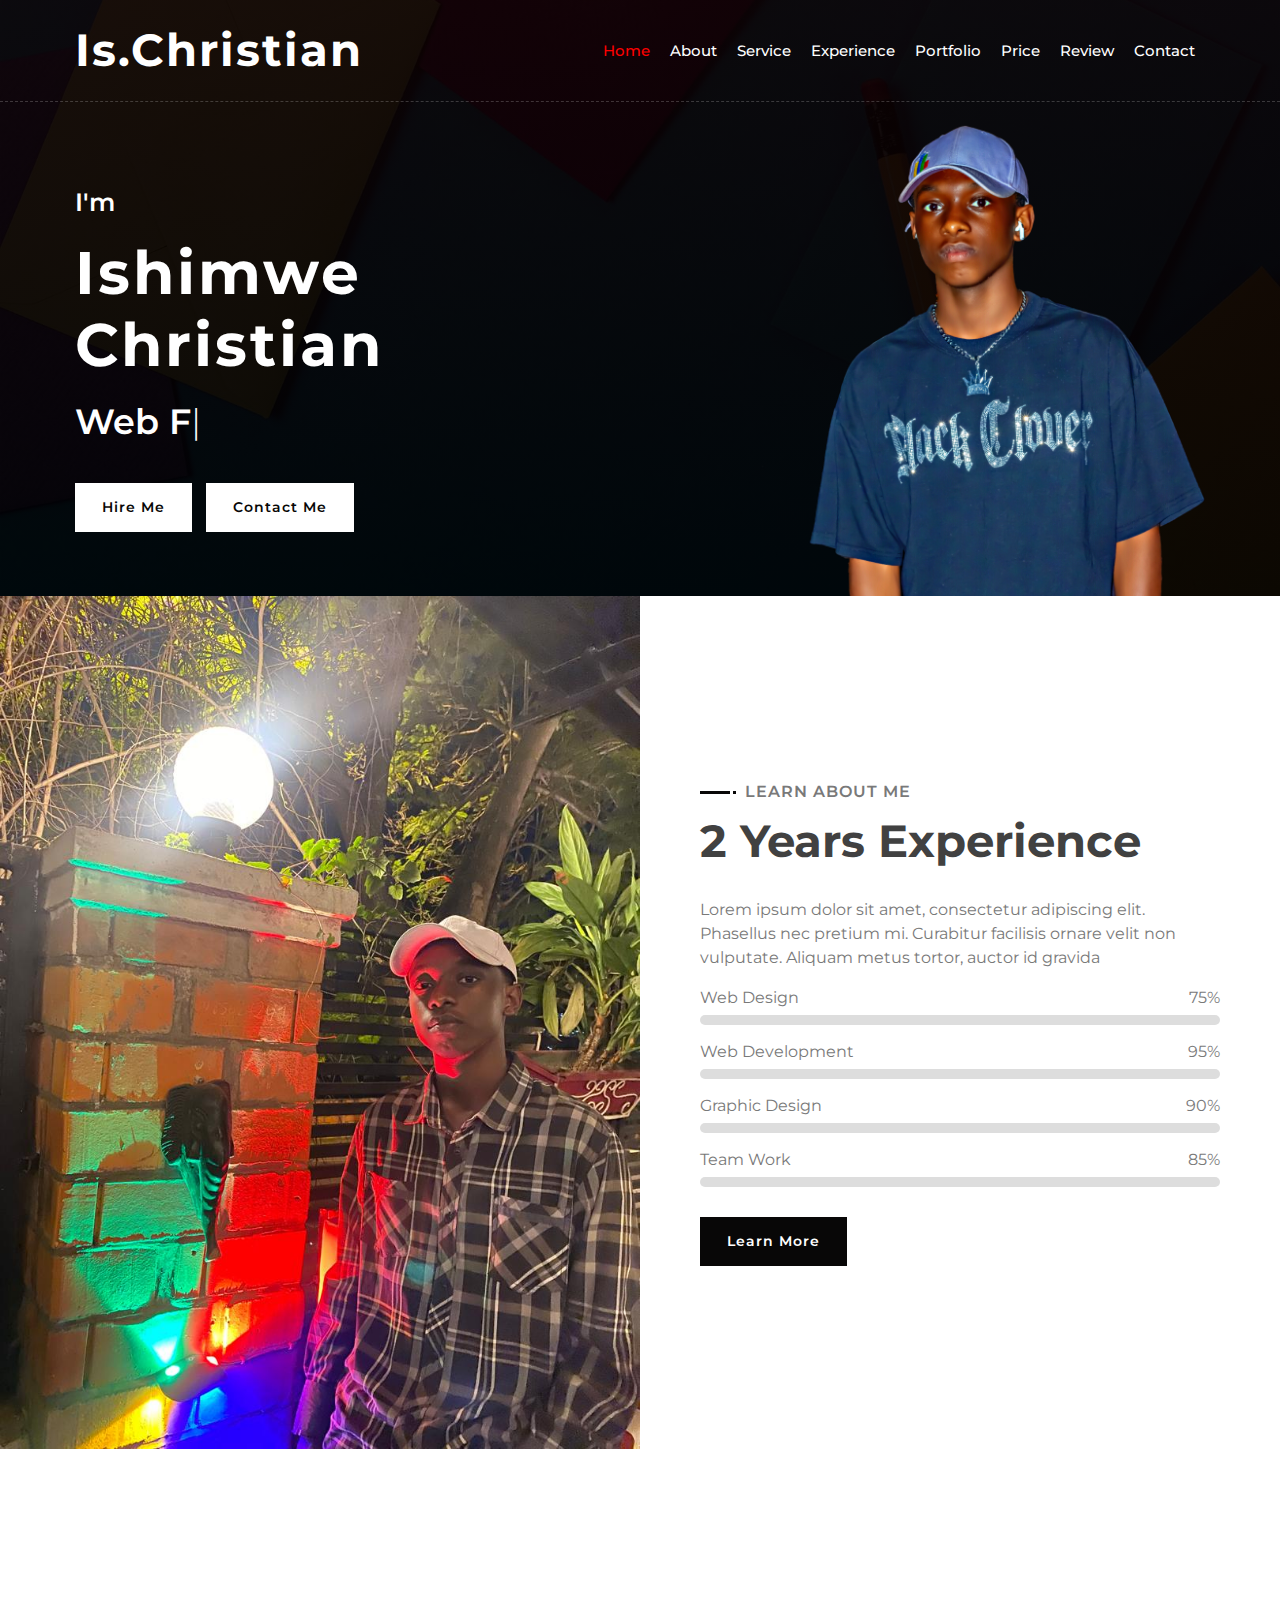
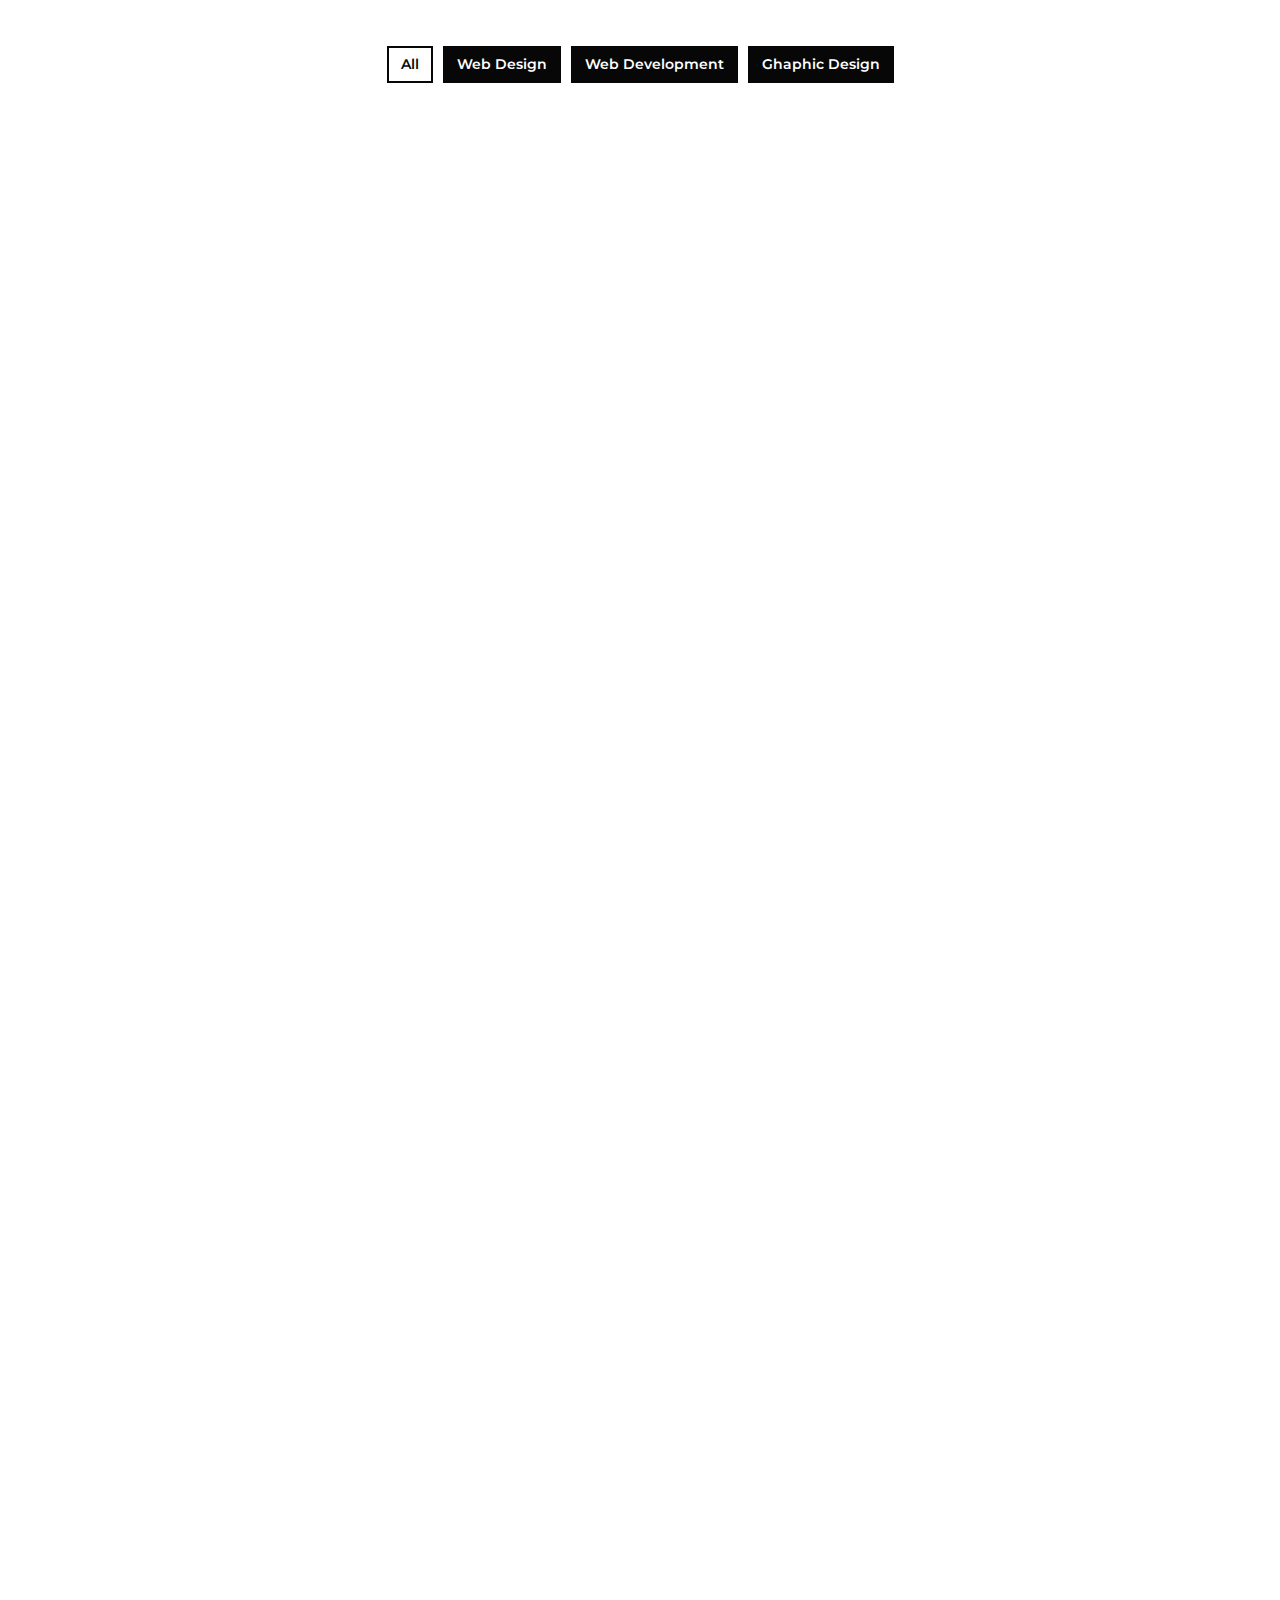
==== index.html @ 80e8091f "my commit" ====
<!DOCTYPE html>
<html lang="en">
    <head>
        <meta charset="utf-8">
        <title>DevFolio - Developer Portfolio Template</title>
        <meta content="width=device-width, initial-scale=1.0" name="viewport">
        <meta content="Free Website Template" name="keywords">
        <meta content="Free Website Template" name="description">

        <!-- Favicon -->
        <link href="img/favicon.ico" rel="icon">

        <!-- Google Font -->
        <link href="https://fonts.googleapis.com/css2?family=Montserrat:wght@300;400;500;600;700&display=swap" rel="stylesheet">

        <!-- CSS Libraries -->
        <link href="https://stackpath.bootstrapcdn.com/bootstrap/4.4.1/css/bootstrap.min.css" rel="stylesheet">
        <link href="https://cdnjs.cloudflare.com/ajax/libs/font-awesome/5.10.0/css/all.min.css" rel="stylesheet">
        <link href="lib/animate/animate.min.css" rel="stylesheet">
        <link href="lib/owlcarousel/assets/owl.carousel.min.css" rel="stylesheet">
        <link href="lib/lightbox/css/lightbox.min.css" rel="stylesheet">

        <!-- Template Stylesheet -->
        <link href="style.css" rel="stylesheet">
    </head>

    <body data-spy="scroll" data-target=".navbar" data-offset="51">
        <!-- Nav Bar Start -->
        <div class="navbar navbar-expand-lg bg-light navbar-light">
            <div class="container-fluid">
                <a href="index.html" class="navbar-brand">Is.Christian</a>
                <button type="button" class="navbar-toggler" data-toggle="collapse" data-target="#navbarCollapse">
                    <span class="navbar-toggler-icon"></span>
                </button>

                <div class="collapse navbar-collapse justify-content-between" id="navbarCollapse">
                    <div class="navbar-nav ml-auto">
                        <a href="#home" class="nav-item nav-link active">Home</a>
                        <a href="#about" class="nav-item nav-link">About</a>
                        <a href="#service" class="nav-item nav-link">Service</a>
                        <a href="#experience" class="nav-item nav-link">Experience</a>
                        <a href="#portfolio" class="nav-item nav-link">Portfolio</a>
                        <a href="#price" class="nav-item nav-link">Price</a>
                        <a href="#review" class="nav-item nav-link">Review</a>
                        <a href="#contact" class="nav-item nav-link">Contact</a>
                    </div>
                </div>
            </div>
        </div>
        <!-- Nav Bar End -->


        <!-- Hero Start -->
        <div class="hero" id="home">
            <div class="container-fluid">
                <div class="row align-items-center">
                    <div class="col-sm-12 col-md-6">
                        <div class="hero-content">
                            <div class="hero-text">
                                <p>I'm</p>
                                <h1>Ishimwe Christian</h1>
                                <h2></h2>
                                <div class="typed-text">Web Fullstack Developer, Graphic Design, Project Manager</div>
                            </div>
                            <div class="hero-btn">
                                <a class="btn" href="https://www.linkedin.com/in/ishimwe-christian-b2bb5730b">Hire Me</a>
                                <a class="btn" href="https://www.linkedin.com/in/ishimwe-christian-b2bb5730b/">Contact Me</a>
                            </div>
                        </div>
                    </div>
                    <div class="col-sm-12 col-md-6 d-none d-md-block">
                        <div class="hero-image">
                            <img src="img/me1.png" alt="Hero Image">
                        </div>
                    </div>
                </div>
            </div>
        </div>
        <!-- Hero End -->


        <!-- About Start -->
        <div class="about wow fadeInUp" data-wow-delay="0.1s" id="about">
            <div class="container-fluid">
                <div class="row align-items-center">
                    <div class="col-lg-6">
                        <div class="about-img">
                            <img src="img/IMG-20240616-WA0040.jpg" alt="Image">
                        </div>
                    </div>
                    <div class="col-lg-6">
                        <div class="about-content">
                            <div class="section-header text-left">
                                <p>Learn About Me</p>
                                <h2>2 Years Experience</h2>
                            </div>
                            <div class="about-text">
                                <p>
                                    Lorem ipsum dolor sit amet, consectetur adipiscing elit. Phasellus nec pretium mi. Curabitur facilisis ornare velit non vulputate. Aliquam metus tortor, auctor id gravida
                                </p>
                            </div>
                            <div class="skills">
                                <div class="skill-name">
                                    <p>Web Design</p><p>75%</p>
                                </div>
                                <div class="progress">
                                    <div class="progress-bar" role="progressbar" aria-valuenow="75" aria-valuemin="0" aria-valuemax="100"></div>
                                </div>
                                <div class="skill-name">
                                    <p>Web Development</p><p>95%</p>
                                </div>
                                <div class="progress">
                                    <div class="progress-bar" role="progressbar" aria-valuenow="95" aria-valuemin="0" aria-valuemax="100"></div>
                                </div>
                                <div class="skill-name">
                                    <p>Graphic Design</p><p>90%</p>
                                </div>
                                <div class="progress">
                                    <div class="progress-bar" role="progressbar" aria-valuenow="90" aria-valuemin="0" aria-valuemax="100"></div>
                                </div>
                                <div class="skill-name">
                                    <p>Team Work</p><p>85%</p>
                                </div>
                                <div class="progress">
                                    <div class="progress-bar" role="progressbar" aria-valuenow="85" aria-valuemin="0" aria-valuemax="100"></div>
                                </div>
                            </div>
                            <a class="btn" href="#">Learn More</a>
                        </div>
                    </div>
                </div>
            </div>
        </div>
        <!-- About End -->
        
        
        <!-- Service Start -->
        <div class="service" id="service">
            <div class="container">
                <div class="section-header text-center wow zoomIn" data-wow-delay="0.1s">
                    <p>What I do</p>
                    <h2>Awesome Quality Services</h2>
                </div>
                <div class="row">
                    <div class="col-lg-6 wow fadeInUp" data-wow-delay="0.0s">
                        <div class="service-item">
                            <div class="service-icon">
                                <i class="fa fa-laptop"></i>
                            </div>
                            <div class="service-text">
                                <h3>Web Design</h3>
                                <p>
                                    As a web designer, I create visually appealing, user-friendly, and responsive websites that capture the essence of your brand. My designs prioritize user experience (UX) and user interface (UI), ensuring that visitors have an intuitive and engaging experience. Whether you need a clean, modern layout or a more creative and unique design, I tailor every aspect to meet your specific goals.
                                </p>
                            </div>
                        </div>
                    </div>
                    <div class="col-lg-6 wow fadeInUp" data-wow-delay="0.2s">
                        <div class="service-item">
                            <div class="service-icon">
                                <i class="fa fa-laptop-code"></i>
                            </div>
                            <div class="service-text">
                                <h3>Web Development</h3>
                                <p>
                                    In web development, I turn designs into fully functional websites using the latest technologies and best practices. I specialize in creating robust, scalable, and secure web applications that work seamlessly across devices. From front-end development to back-end solutions, I ensure that your website is not only aesthetically pleasing but also highly performant and optimized for search engines.                                </p>
                            </div>
                        </div>
                    </div>
                    <div class="col-lg-6 wow fadeInUp" data-wow-delay="0.4s">
                        <div class="service-item">
                            <div class="service-icon">
                                <i class="fa fa-palette"></i>
                            </div>
                            <div class="service-text">
                                <h3>Graphic Design</h3>
                                <p>
                                    My graphic design services include crafting visually compelling graphics that enhance your brand identity. From logos and business cards to social media graphics and marketing materials, I deliver designs that communicate your message effectively. My focus is on creating designs that resonate with your audience and leave a lasting impression.                                </p>
                            </div>
                        </div>
                    </div>
                    <div class="col-lg-6 wow fadeInUp" data-wow-delay="0.6s">
                        <div class="service-item">
                            <div class="service-icon">
                                <i class="fa fa-users"></i>
                            </div>
                            <div class="service-text">
                                <h3>Team Work</h3>
                                <p>
                                    Collaboration is at the heart of my process. I work closely with clients, team members, and other stakeholders to ensure that every project runs smoothly and meets its objectives. My approach to teamwork involves clear communication, active listening, and a commitment to delivering results. Whether leading a project or being part of a larger team, I thrive in environments where collaboration and innovation are key.                                </p>
                            </div>
                        </div>
                    </div>
                </div>
            </div>
        </div>
        <!-- Service End -->
        
        
         <!-- Experience Start -->
        <div class="experience" id="experience">
            <div class="container">
                <header class="section-header text-center wow zoomIn" data-wow-delay="0.1s">
                    <p>My Resume</p>
                    <h2>Working Experience</h2>
                </header>
                <div class="timeline">
                    <div class="timeline-item left wow slideInLeft" data-wow-delay="0.1s">
                        <div class="timeline-text">
                            <div class="timeline-date">2022 - 2023</div>
                            <h2>Freelance Web Developer</h2>
                            <h4>None, Kigai, Muhima</h4>
                            <p>
                                As a Freelance Software Developer, I have had the opportunity to work on a variety of projects, honing my skills and expanding my expertise in both backend and frontend development. 
                            </p>
                        </div>
                    </div>
                    <div class="timeline-item right wow slideInRight" data-wow-delay="0.1s">
                        <div class="timeline-text">
                            <div class="timeline-date">2023 - 2024</div>
                            <h2>Full Stack Engineer</h2>
                            <h4>Gasabo, Kigali City, Rwanda</h4>
                            <p>
                                At Tian Group Innovation, I work as a Full Stack Developer, focusing on creating comprehensive web solutions from concept to deployment. My role encompasses both frontend and backend development, ensuring that applications are efficient, scalable, and user-friendly.
                            </p>
                        </div>
                    </div>
                </div>
            </div>
        </div>
        <!-- Job Experience End -->
        
        <!-- Portfolio Start -->
        <div class="portfolio" id="portfolio">
            <div class="container">
                <div class="section-header text-center wow zoomIn" data-wow-delay="0.1s">
                    <p>My Portfolio</p>
                    <h2>My Excellent Portfolio</h2>
                </div>
                <div class="row">
                    <div class="col-12">
                        <ul id="portfolio-filter">
                            <li data-filter="*" class="filter-active">All</li>
                            <li data-filter=".filter-1">Web Design</li>
                            <li data-filter=".filter-2">Web Development</li>
                            <li data-filter=".filter-3">Ghaphic Design</li>
                        </ul>
                    </div>
                </div>
                <div class="row portfolio-container">
                    <div class="col-lg-4 col-md-6 col-sm-12 portfolio-item filter-1 wow fadeInUp" data-wow-delay="0.0s">
                        <div class="portfolio-wrap">
                            <div class="portfolio-img">
                                <img src="img/pedicaLogo.png" alt="Image">
                            </div>
                            <div class="portfolio-text">
                                <h3>Pedica Ltd Website</h3>
                                <a class="btn" href="pedicaltd.com" data-lightbox="portfolio">+</a>
                            </div>
                        </div>
                    </div>
                    <div class="col-lg-4 col-md-6 col-sm-12 portfolio-item filter-2 wow fadeInUp" data-wow-delay="0.2s">
                        <div class="portfolio-wrap">
                            <div class="portfolio-img">
                                <img src="img/globalexpense.jpg" alt="Image">
                            </div>
                            <div class="portfolio-text">
                                <h3>Global Expense Money Tracker</h3>
                                <a class="btn" href="tiangroup.pedicaltd.com" data-lightbox="portfolio">+</a>
                            </div>
                        </div>
                        <div class="portfolio-wrap">
                            <div class="portfolio-img">
                                <img src="img/tiangroup.jpg" alt="Image">
                            </div>
                            <div class="portfolio-text">
                                <h3>Tian Group Innovation</h3>
                                <a class="btn" href="img/tiangroup.jpg" data-lightbox="portfolio">+</a>
                            </div>
                        </div>
                        <div class="portfolio-wrap">
                            <div class="portfolio-img">
                                <img src="img/widosfaith.jpg" alt="Image">
                            </div>
                            <div class="portfolio-text">
                                <h3>Widows Faith Fellowshhip Ministry</h3>
                                <a class="btn" href="widowsfaith.org" data-lightbox="portfolio">+</a>
                            </div>
                        </div>
                    </div>
                    <div class="col-lg-4 col-md-6 col-sm-12 portfolio-item filter-3 wow fadeInUp" data-wow-delay="0.4s">
                        <div class="portfolio-wrap">
                            <div class="portfolio-img">
                                <img src="img/logo 1-01-03.jpg" alt="Image">
                            </div>
                            <div class="portfolio-text">
                                <h3>ELectronic One Ltd</h3>
                                <a class="btn" href="img/logo 1-01-03.jpg" data-lightbox="portfolio">+</a>
                            </div>
                        </div>
                        <div class="portfolio-wrap">
                            <div class="portfolio-img">
                                <img src="img/logo 3.png" alt="Image">
                            </div>
                            <div class="portfolio-text">
                                <h3>Rank Virtue Trait</h3>
                                <a class="btn" href="img/logo 3.png" data-lightbox="portfolio">+</a>
                            </div>
                        </div>
                        <div class="portfolio-wrap">
                            <div class="portfolio-img">
                                <img src="img/UPS LOGO R.png" alt="Image">
                            </div>
                            <div class="portfolio-text">
                                <h3>Ubumwe Protocol & Services</h3>
                                <a class="btn" href="img/UPS LOGO R.png" data-lightbox="portfolio">+</a>
                            </div>
                        </div>
                    </div>
                </div>
            </div>
        </div>
        </div>
        <!-- Portfolio End -->
        
        <!-- Price Start -->
        <div class="price" id="price">
            <div class="container">
                <div class="section-header text-center wow zoomIn" data-wow-delay="0.1s">
                    <p>Pricing Plan</p>
                    <h2>Affordable Price</h2>
                </div>
                <div class="row">
                    <div class="col-md-4 wow fadeInUp" data-wow-delay="0.5s">
                        <div class="price-item">
                            <div class="price-header">
                                <div class="price-title">
                                    <h2>Basic</h2>
                                </div>
                                <div class="price-prices">
                                    <h2><small>$</small>95<span></span></h2>
                                </div>
                            </div>
                            <div class="price-body">
                                <div class="price-description">
                                    <ul>
                                        <li>Landing Page</li>
                                        <li>Logos</li>
                                        <li>Ads Banners</li>
                                    </ul>
                                </div>
                            </div>
                            <div class="price-footer">
                                <div class="price-action">
                                    <a class="btn" href="https://bit.ly/45Pvj5A?r=lp">Order Now</a>
                                </div>
                            </div>
                        </div>
                    </div>
                    <div class="col-md-4 wow fadeInUp" data-wow-delay="0.0s">
                        <div class="price-item featured-item">
                            <div class="price-header">
                                <div class="price-title">
                                    <h2>Standard</h2>
                                </div>
                                <div class="price-prices">
                                    <h2><small>$</small>150<span></span></h2>
                                </div>
                            </div>
                            <div class="price-body">
                                <div class="price-description">
                                    <ul>
                                        <li>Landing Page</li>
                                        <li>Content Management System</li>
                                        <li>Logo Design</li>
                                        <li>Ads Banner Design</li>
                                    </ul>
                                </div>
                            </div>
                            <div class="price-footer">
                                <div class="price-action">
                                    <a class="btn" href="https://bit.ly/45Pvj5A?r=lp">Order Now</a>
                                </div>
                            </div>
                        </div>
                    </div>
                    <div class="col-md-4 wow fadeInUp" data-wow-delay="0.5s">
                        <div class="price-item">
                            <div class="price-header">
                                <div class="price-title">
                                    <h2>Premium</h2>
                                </div>
                                <div class="price-prices">
                                    <h2><small>$</small>59<span>/ mo</span></h2>
                                </div>
                            </div>
                            <div class="price-body">
                                <div class="price-description">
                                    <ul>
                                        <li>Landing Page</li>
                                        <li>Content Management System</li>
                                        <li>Logo Design</li>
                                        <li>Ads Banner</li>
                                    </ul>
                                </div>
                            </div>
                            <div class="price-footer">
                                <div class="price-action">
                                    <a class="btn" href="https://bit.ly/45Pvj5A?r=lp">Order Now</a>
                                </div>
                            </div>
                        </div>
                    </div>
                </div>
            </div>
        </div>
        <!-- Price End -->
        
        
        <!-- Testimonial Start -->
        <div class="testimonial wow fadeInUp" data-wow-delay="0.1s" id="review">
            <div class="container">
                <div class="testimonial-icon">
                    <div class="section-header text-center wow zoomIn" data-wow-delay="0.1s">
                        <h2>Be My Next Client</h2>
                    </div>
                    <i class="fa fa-quote-left"></i>
                </div>
                <div class="owl-carousel testimonials-carousel">
                    <div class="testimonial-item">
                        <div class="testimonial-img">
                            <img src="img/pedicaLogo.png" alt="Image">
                        </div>
                        <div class="testimonial-text">
                            <h3>Pedica Ltd</h3>
                        </div>
                    </div>
                    <div class="testimonial-item">
                        <div class="testimonial-img">
                            <img src="img/widosfaith.jpg" alt="Image">
                        </div>
                        <div class="testimonial-text">
                            <h3>Widows Faith Fellowship</h3>
                        </div>
                    </div>
                    <div class="testimonial-item">
                        <div class="testimonial-img">
                            <img src="img/logo 1-01-03.jpg" alt="Image">
                        </div>
                        <div class="testimonial-text">
                            <h3>Electronic One Ltd</h3>
                        </div>
                    </div>
                    <div class="testimonial-item">
                        <div class="testimonial-img">
                            <img src="img/logo 3.png" alt="Image">
                        </div>
                        <div class="testimonial-text">
                            <h3>Rank Virtue Rank</h3>
                        </div>
                    </div>
                    <div class="testimonial-item">
                        <div class="testimonial-img">
                            <img src="img/UPS LOGO R.png" alt="Image">
                        </div>
                        <div class="testimonial-text">
                            <h3>Ubumwe Protocol</h3>
                        </div>
                    </div>
                </div>
            </div>
        </div>
        <!-- Testimonial End -->

        <!-- Footer Start -->
        <div class="footer wow fadeIn" data-wow-delay="0.3s">
            <div class="container-fluid">
                <div class="container">
                    <div class="footer-info">
                        <h2>Ishimwe Christian</h2>
                        <h3>K 1 AVE, Kigali, Muhima</h3>
                        <div class="footer-menu">
                            <p>+250 791364641</p>
                            <p>ishimwechristia94@gmail.com</p>
                        </div>
                        <div class="footer-social">
                            <a href=""><i class="fab fa-twitter"></i></a>
                            <a href=""><i class="fab fa-facebook-f"></i></a>
                            <a href=""><i class="fab fa-youtube"></i></a>
                            <a href=""><i class="fab fa-instagram"></i></a>
                            <a href=""><i class="fab fa-linkedin-in"></i></a>
                        </div>
                    </div>
                </div>
                <div class="container copyright">
                    <p>&copy; <a href="#">Is.Christian</a>, All Right Reserved | 
					
					<!--/*** This template is free as long as you keep the footer author’s credit link/attribution link/backlink. If you'd like to use the template without the footer author’s credit link/attribution link/backlink, you can purchase the Credit Removal License from "https://htmlcodex.com/credit-removal". Thank you for your support. ***/-->
                    Designed By <a href="https://bit.ly/3sabvMy?r=lp">Me</a></p>
                </div>
            </div>
        </div>
        <!-- Footer End -->
        
        
        <!-- Back to top button -->
        <a href="#" class="btn back-to-top"><i class="fa fa-chevron-up"></i></a>
        
        
        

        
        <!-- JavaScript Libraries -->
        <script src="https://code.jquery.com/jquery-3.4.1.min.js"></script>
        <script src="https://stackpath.bootstrapcdn.com/bootstrap/4.4.1/js/bootstrap.bundle.min.js"></script>
        <script src="lib/easing/easing.min.js"></script>
        <script src="lib/wow/wow.min.js"></script>
        <script src="lib/waypoints/waypoints.min.js"></script>
        <script src="lib/typed/typed.min.js"></script>
        <script src="lib/owlcarousel/owl.carousel.min.js"></script>
        <script src="lib/isotope/isotope.pkgd.min.js"></script>
        <script src="lib/lightbox/js/lightbox.min.js"></script>
        
        <!-- Contact Javascript File -->
        <script src="mail/jqBootstrapValidation.min.js"></script>
        <script src="mail/contact.js"></script>

        <!-- Template Javascript -->
        <script src="js/main.js"></script>
    </body>
</html>
---- style.css ----
/*******************************/
/********* General CSS *********/
/*******************************/
body {
    color: #797979;
    background: #ffffff;
    font-family: 'Montserrat', sans-serif;
}

h1,
h2, 
h3, 
h4,
h5, 
h6 {
    color: #414141;
}

a {
    color: #313131;
    transition: .3s;
}

a:hover,
a:active,
a:focus {
    color: #080707;
    outline: none;
    text-decoration: none;
}

.btn:focus,
.form-control:focus {
    box-shadow: none;
}

.container-fluid {
    max-width: 1366px;
}

.btn {
    padding: 12px 25px;
    font-size: 14px;
    font-weight: 600;
    letter-spacing: 1px;
    color: #ffffff;
    background: #080707;
    border: 2px solid transparent;
    border-radius: 0;
    box-shadow: inset 0 0 0 50px #080707;
    transition: ease-out 0.3s;
    -webkit-transition: ease-out 0.3s;
    -moz-transition: ease-out 0.3s;
}

.btn:hover {
    color: #080707;
    background: transparent;
    box-shadow: inset 0 0 0 0 #080707;
    border-color: #080707;
}

#loader {
    position: fixed;
    top: 0;
    right: 0;
    bottom: 0;
    left: 0;
    display: flex;
    align-items: center;
    justify-content: center;
    background: #ffffff;
    opacity: 0;
    visibility: hidden;
    -webkit-transition: opacity .3s ease-out, visibility 0s linear .3s;
    -o-transition: opacity .3s ease-out, visibility 0s linear .3s;
    transition: opacity .3s ease-out, visibility 0s linear .3s;
    z-index: 999;
}

#loader.show {
    -webkit-transition: opacity .6s ease-out, visibility 0s linear 0s;
    -o-transition: opacity .6s ease-out, visibility 0s linear 0s;
    transition: opacity .6s ease-out, visibility 0s linear 0s;
    visibility: visible;
    opacity: 1;
}

#loader .loader {
    position: relative;
    width: 45px;
    height: 45px;
    border: 5px solid #dddddd;
    border-top: 5px solid #080707;
    border-radius: 50%;
    -webkit-animation: spin 2s linear infinite;
    animation: spin 2s linear infinite;
}

@-webkit-keyframes spin {
    0% { -webkit-transform: rotate(0deg); }
    100% { -webkit-transform: rotate(360deg); }
}

@keyframes spin {
    0% { transform: rotate(0deg); }
    100% { transform: rotate(360deg); }
}

.back-to-top {
    position: fixed;
    display: none;
    width: 44px;
    height: 44px;
    padding: 8px 0;
    text-align: center;
    line-height: 1;
    font-size: 22px;
    right: 15px;
    bottom: 15px;
    z-index: 9;
}

.back-to-top i {
    color: #ffffff;
}

.back-to-top:hover i {
    color: #414141;
}


/**********************************/
/*********** Nav Bar CSS **********/
/**********************************/
.navbar {
    position: relative;
    transition: .5s;
    z-index: 999;
}

.navbar.nav-sticky {
    position: fixed;
    top: 0;
    width: 100%;
    box-shadow: 0 2px 5px rgba(0, 0, 0, .3);
}

.navbar .navbar-brand {
    margin: 0;
    font-size: 45px;
    line-height: 0px;
    font-weight: 700;
    letter-spacing: 2px;
    transition: .5s;
    
}

.navbar .navbar-brand img {
    max-width: 100%;
    max-height: 40px;
}

.navbar .dropdown-menu {
    margin-top: 0;
    border: 0;
    border-radius: 0;
    background: #f8f9fa;
}

@media (min-width: 992px) {
    .navbar {
        position: absolute;
        width: 100%;
        padding: 30px 60px;
        background: transparent !important;
        border-bottom: 1px dashed rgba(256, 256, 256, .2);
        z-index: 9;
    }
    
    .navbar.nav-sticky {
        padding: 10px 60px;
        background: #ffffff !important;
    }
    
    .navbar .navbar-brand {
        color: #ffffff;
    }
    
    .navbar.nav-sticky .navbar-brand {
        color: #000000;
    }

    .navbar-light .navbar-nav .nav-link,
    .navbar-light .navbar-nav .nav-link:focus {
        padding: 10px 10px 8px 10px;
        color: #ffffff;
        font-size: 15px;
        font-weight: 500;
    }
    
    .navbar-light.nav-sticky .navbar-nav .nav-link,
    .navbar-light.nav-sticky .navbar-nav .nav-link:focus {
        color: #000000;
    }

    .navbar-light .navbar-nav .nav-link:hover,
    .navbar-light .navbar-nav .nav-link.active {
        color: red;
    }
    
    .navbar-light.nav-sticky .navbar-nav .nav-link:hover,
    .navbar-light.nav-sticky .navbar-nav .nav-link.active {
        color: #f80505;
    }
}

@media (max-width: 991.98px) {   
    .navbar {
        padding: 15px;
        background: #000000 !important;
    }
    
    .navbar.nav-sticky {
        padding: 10px 60px;
        background: #ffffff !important;
    }
    
    .navbar .navbar-brand {
        color: #ffffff;
    }
    
    .navbar.nav-sticky .navbar-brand {
        color: #000000;
    }

    .navbar-light .navbar-nav .nav-link,
    .navbar-light .navbar-nav .nav-link:focus {
        padding: 10px 10px 8px 10px;
        color: #ffffff;
        font-size: 15px;
        font-weight: 500;
    }
    
    .navbar-light.nav-sticky .navbar-nav .nav-link,
    .navbar-light.nav-sticky .navbar-nav .nav-link:focus {
        color: #000000;
    }

    .navbar-light .navbar-nav .nav-link:hover,
    .navbar-light .navbar-nav .nav-link.active {
        color: red;
    }
    
    .navbar-light.nav-sticky .navbar-nav .nav-link:hover,
    .navbar-light.nav-sticky .navbar-nav .nav-link.active {
        color: #f80505;
    }
    
    .navbar .dropdown-menu {
        box-shadow: none;
    }
}


/*******************************/
/********** Hero CSS ***********/
/*******************************/
.hero {
    position: relative;
    width: 100%;
    margin-bottom: 45px;
    padding: 120px 0 0 0;
    overflow: hidden;
    background: linear-gradient(rgba(12, 2, 2, 0.95), rgba(0, 0, 0, 0.95)), url(../img/hero-bg.jpg);
    background-position: center;
    background-repeat: no-repeat;
    background-size: cover;
}

.hero .container-fluid {
    padding: 0;
}

.hero .hero-image {
    position: relative;
    text-align: right;
    padding-right: 75px;
}

.hero .hero-image img {
    max-width: 80%;
    max-height: 80%;
}

.hero .hero-content {
    position: relative;
    padding-left: 75px;
    display: flex;
    align-items: flex-start;
    justify-content: center;
    flex-direction: column;
}

.hero .hero-text p {
    color: #ffffff;
    font-size: 25px;
    font-weight: 600;
    margin-bottom: 15px;
}

.hero .hero-text h1 {
    color: #ffffff;
    font-size: 60px;
    font-weight: 700;
    letter-spacing: 3px;
    margin-bottom: 15px;
}

.hero .hero-text h2 {
    display: inline-block;
    margin: 0;
    height: 35px;
    color: #ffffff;
    font-size: 35px;
    font-weight: 600;
}

.hero .hero-text .typed-text {
    display: none;
}

.hero .hero-text .typed-cursor {
    font-size: 35px;
    font-weight: 300;
    color: #ffffff;
}

.hero .hero-btn .btn {
    margin-top: 35px;
    color: #080707;
    background: #ffffff;
    box-shadow: inset 0 0 0 50px #ffffff;
}

.hero .hero-btn .btn:hover {
    color: #ffffff;
    background: transparent;
    box-shadow: inset 0 0 0 0 #ffffff;
    border-color: #ffffff;
}

.hero .hero-btn .btn:first-child {
    margin-right: 10px;
}

@media (max-width: 991.98px) {
    .hero {
        padding-top: 60px;
    }
    
    .hero .hero-content {
        padding: 0 15px;
    }
    
    .hero .hero-text p {
        font-size: 20px;
    }
    
    .hero .hero-text h1 {
        font-size: 45px;
    }
    
    .hero .hero-text h2 {
        font-size: 25px;
        height: 25px;
    }
    
    .hero .hero-btn .btn {
        padding: 12px 30px;
        letter-spacing: 1px;
    }
}

@media (max-width: 767.98px) {
    .hero {
        padding-top: 60px;
        padding-bottom: 60px;
    }
    
    .hero,
    .hero .hero-text,
    .hero .hero-btn {
        width: 100%;
        text-align: center;
    }
    
    .hero .hero-text p {
        font-size: 18px;
    }
    
    .hero .hero-text h1 {
        font-size: 35px;
    }
    
    .hero .hero-text h2 {
        font-size: 22px;
        height: 22px;
    }
    
    .hero .hero-btn .btn {
        padding: 10px 15px;
        letter-spacing: 1px;
    }
}

@media (max-width: 575.98px) {
    .hero .hero-text p {
        font-size: 16px;
    }
    
    .hero .hero-text h1 {
        font-size: 30px;
    }
    
    .hero .hero-text h2 {
        font-size: 18px;
        height: 18px;
    }
    
    .hero .hero-btn .btn {
        padding: 8px 10px;
        letter-spacing: 0;
    }
}


/*******************************/
/******* Section Header ********/
/*******************************/
.section-header {
    position: relative;
    margin-bottom: 45px;
}

.section-header p {
    display: inline-block;
    margin: 0 30px;
    margin-bottom: 10px;
    padding-left: 15px;
    position: relative;
    font-size: 16px;
    font-weight: 600;
    letter-spacing: 1px;
    text-transform: uppercase;
    background: #ffffff;
}

.section-header p::before {
    position: absolute;
    content: "";
    height: 3px;
    top: 11px;
    right: 0;
    left: -30px;
    background: #080707;
    z-index: -1;
}

.section-header p::after {
    position: absolute;
    content: "";
    width: 3px;
    height: 3px;
    top: 11px;
    left: 3px;
    background: #080707;
    z-index: 1;
}

.section-header h2 {
    margin: 0;
    position: relative;
    font-size: 45px;
    font-weight: 700;
}

@media (max-width: 767.98px) {
    .section-header h2 {
        font-size: 30px;
    }
}


/*******************************/
/********** About CSS **********/
/*******************************/
.about {
    position: relative;
    width: 100%;
    margin: -45px 0 45px 0;
}

.about .col-lg-6 {
    padding: 0;
}

.about .section-header {
    margin-bottom: 30px;
}

.about .about-img {
    position: relative;
    height: 100%;
}

.about .about-img img {
    position: relative;
    width: 100%;
    height: 100%;
    object-fit: cover;
}

.about .about-content {
    padding: 0 60px;
}

.about .about-text p {
    font-size: 16px;
}

.about .skills {
    margin-bottom: 30px;
}

.about .skill-name {
    margin-top: 15px;
}

.about .skill-name p {
    display: inline-block;
    margin-bottom: 5px;
    font-size: 16px;
    font-weight: 400;
}

.about .skill-name p:last-child {
    float: right;
}

.about .progress {
    height: 10px;
    border-radius: 10px;
    background: #dddddd;
}

.about .progress .progress-bar {
    width: 0px;
    background: #020101;
    border-radius: 10px;
    transition: 2s;
}

.about .about-text a.btn {
    margin-top: 15px;
}

@media (max-width: 991.98px) {
    .about .about-content {
        padding: 45px 15px 0 15px;
    }
}


/*******************************/
/******* Experience CSS ********/
/*******************************/
.experience {
    position: relative;
    padding: 45px 0 15px 0;
}

.experience .timeline {
    position: relative;
    width: 100%;
}

.experience .timeline::after {
    content: '';
    position: absolute;
    width: 2px;
    background: #080707;
    top: 0;
    bottom: 0;
    left: 50%;
    margin-left: -1px;
}

.experience .timeline .timeline-item {
    position: relative;
    background: inherit;
    width: 50%;
    margin-bottom: 30px;
}

.experience .timeline .timeline-item.left {
    left: 0;
    padding-right: 30px;
}

.experience .timeline .timeline-item.right {
    left: 50%;
    padding-left: 30px;
}

.experience .timeline .timeline-item::after {
    content: '';
    position: absolute;
    width: 16px;
    height: 16px;
    top: 48px;
    right: -8px;
    background: #ffffff;
    border: 2px solid #080707;
    border-radius: 16px;
    z-index: 1;
}

.experience .timeline .timeline-item.right::after {
    left: -8px;
}

.experience .timeline .timeline-item::before {
  content: '';
  position: absolute;
  width: 0;
  height: 0;
  top: 46px;
  right: 10px;
  z-index: 1;
  border: 10px solid;
  border-color: transparent transparent transparent #dddddd;
}

.experience .timeline .timeline-item.right::before {
  left: 10px;
  border-color: transparent #dddddd transparent transparent;
}

.experience .timeline .timeline-date {
    position: absolute;
    width: 100%;
    top: 44px;
    font-size: 16px;
    font-weight: 600;
    color: #080707;
    text-transform: uppercase;
    letter-spacing: 1px;
    z-index: 1;
}

.experience .timeline .timeline-item.left .timeline-date {
    text-align: left;
    left: calc(100% + 55px);
}

.experience .timeline .timeline-item.right .timeline-date {
    text-align: right;
    right: calc(100% + 55px);
}

.experience .timeline .timeline-text {
    padding: 30px;
    background: #ffffff;
    position: relative;
    border-right: 5px solid #dddddd;
    box-shadow: 0 0 60px rgba(0, 0, 0, .08);
}

.experience .timeline .timeline-item.right .timeline-text {
    border-right: none;
    border-left: 5px solid #dddddd;
}

.experience .timeline .timeline-text h2 {
    margin: 0 0 5px 0;
    font-size: 22px;
    font-weight: 600;
}

.experience .timeline .timeline-text h4 {
    margin: 0 0 10px 0;
    font-size: 16px;
    font-style: italic;
    font-weight: 400;
}

.experience .timeline .timeline-text p {
    margin: 0;
    font-size: 16px;
}

@media (max-width: 767.98px) {
    .experience .timeline::after {
        left: 8px;
    }

    .experience .timeline .timeline-item {
        width: 100%;
        padding-left: 38px;
    }
    
    .experience .timeline .timeline-item.left {
        padding-right: 0;
    }
    
    .experience .timeline .timeline-item.right {
        left: 0%;
        padding-left: 38px;
    }

    .experience .timeline .timeline-item.left::after, 
    .experience .timeline .timeline-item.right::after {
        left: 0;
    }
    
    .experience .timeline .timeline-item.left::before,
    .experience .timeline .timeline-item.right::before {
        left: 18px;
        border-color: transparent #dddddd transparent transparent;
    }
    
    .experience .timeline .timeline-item.left .timeline-date,
    .experience .timeline .timeline-item.right .timeline-date {
        position: relative;
        top: 0;
        right: auto;
        left: 0;
        text-align: left;
        margin-bottom: 10px;
    }
    
    .experience .timeline .timeline-item.left .timeline-text,
    .experience .timeline .timeline-item.right .timeline-text {
        border-right: none;
        border-left: 5px solid #dddddd;
    }
}


/*******************************/
/********* Service CSS *********/
/*******************************/
.service {
    position: relative;
    width: 100%;
    padding: 45px 0 15px 0;
}

.service .service-item {
    position: relative;
    margin-bottom: 30px;
    display: flex;
    align-items: center;
    box-shadow: inset 0 0 0 0 transparent;
    transition: ease-out 0.5s;
}

.service .service-item:hover {
    box-shadow: inset 800px 0 0 0 #080707;
}

.service .service-icon {
    position: relative;
    width: 150px;
    min-height: 150px;
    display: flex;
    align-items: center;
    justify-content: center;
    border: 1px solid #080707;
    background: #ffffff;
}

.service .service-icon i {
    position: relative;
    font-size: 60px;
    color: #080707;
    transition: .3s;
}

.service .service-item:hover i {
    font-size: 75px;
}

.service .service-text {
    position: relative;
    width: calc(100% - 120px);
    padding: 0 30px;
}

.service .service-text h3 {
    margin-bottom: 10px;
    font-size: 20px;
    font-weight: 600;
    transition: 1s;
}

.service .service-text p {
    margin: 0;
    font-size: 16px;
    transition: 1s;
}

.service .service-item:hover .service-text h3,
.service .service-item:hover .service-text p {
    color: #ffffff;
}

@media (max-width: 575.98px) {
    .service .service-text h3 {
        font-size: 16px;
        margin-bottom: 5px;
    }
    
    .service .service-text p {
        font-size: 14px;
    }
}


/*******************************/
/******** Portfolio CSS ********/
/*******************************/
.portfolio {
    position: relative;
    padding: 45px 0 15px 0;
}

.portfolio #portfolio-filter {
    padding: 0;
    margin: -15px 0 25px 0;
    list-style: none;
    font-size: 0;
    text-align: center;
}

.portfolio #portfolio-filter li {
    cursor: pointer;
    display: inline-block;
    margin: 5px;
    padding: 6px 12px;
    font-size: 14px;
    font-weight: 600;
    color: #ffffff;
    background: #080707;
    border: 2px solid transparent;
    border-radius: 0;
    box-shadow: inset 0 0 0 50px #080707;
    transition: ease-out 0.3s;
    -webkit-transition: ease-out 0.3s;
    -moz-transition: ease-out 0.3s;
}

.portfolio #portfolio-filter li:hover,
.portfolio #portfolio-filter li.filter-active {
    color: #080707;
    background: transparent;
    box-shadow: inset 0 0 0 0 #080707;
    border-color: #080707;
}

.portfolio .portfolio-item {
    position: relative;
}

.portfolio .portfolio-wrap {
    position: relative;
    width: 100%;
}

.portfolio .portfolio-img {
    position: relative;
    overflow: hidden;
}

.portfolio .portfolio-img img {
    position: relative;
    width: 100%; 
    height: 100%; 
    object-fit: cover;
    transform: scale(1.1);
    transition: .5s;
}

.portfolio .portfolio-item:hover img {
    margin-left: 15px;
}

.portfolio .portfolio-text {
    position: relative;
    height: 60px;
    width: calc(100% - 30px);
    margin: -30px 15px 30px 15px;
    display: flex;
    align-items: center;
    background: #ffffff;
    box-shadow: 0 0 15px rgba(0, 0, 0, .12);
}

.portfolio .portfolio-text h3 {
    width: calc(100% - 70px);
    font-size: 18px;
    font-weight: 600;
    margin: 0 0 0 15px;
    white-space: nowrap;
    overflow: hidden;
}

.portfolio .portfolio-text a.btn {
    width: 50px;
    height: 50px;
    padding: 0 0 2px 1px;
    display: flex;
    align-items: center;
    justify-content: center;
    font-size: 45px;
    font-weight: 100;
}

.portfolio .portfolio-item:hover a.btn {
    color: #080707;
    background: transparent;
    box-shadow: inset 0 0 0 0 #080707;
    border-color: #080707;
}


/*******************************/
/********* Banner CSS **********/
/*******************************/
.banner {
    position: relative;
    width: 100%;
    margin: 45px 0;
    padding: 90px 0;
    background: #080707;
}

.banner .container {
    max-width: 750px;
    text-align: center;
}

.banner .section-header {
    margin-bottom: 20px;
}

.banner .section-header p {
    color: #414141;
    background: transparent;
}

.banner .section-header p::after {
    display: none;
}

.banner .section-header h2 {
    color: #ffffff;
}

.banner .section-header h2 span {
    color: #414141;
    font-size: 50px;
}

.banner .banner-text p {
    font-size: 18px;
    color: #ffffff;
}

.banner .banner-text .btn {
    margin-top: 15px;
    color: #080707;
    background: #ffffff;
    box-shadow: inset 0 0 0 50px #ffffff;
}

.banner .banner-text .btn:hover {
    color: #ffffff;
    background: transparent;
    box-shadow: inset 0 0 0 0 #ffffff;
    border-color: #ffffff;
}


/*******************************/
/********* Pricing CSS *********/
/*******************************/
.price {
    position: relative;
    width: 100%;
    padding: 45px 0 15px 0;
}

.price .row {
    padding: 0 15px;
}

.price .col-md-4 {
    padding: 0;
}

.price .price-item {
    position: relative;
    margin-bottom: 30px;
    background: #ffffff;
}

.price .featured-item {
    box-shadow: 0 0 30px rgba(0, 0, 0, .2);
    z-index: 1;
}

.price .price-header,
.price .price-body,
.price .price-footer {
    position: relative;
    text-align: center;
}

.price .price-header {
    padding: 45px 0 30px 0;
    color: #414141;
}

.price .price-item.featured-item .price-header {
    color: #080707;
}

.price .price-title h2 {
    font-size: 25px;
    font-weight: 400;
    text-transform: uppercase;
}

.price .price-prices h2 {
    font-size: 45px;
    font-weight: 700;
    margin-left: 10px;
}

.price .price-prices h2 small {
    position: absolute;
    font-size: 18px;
    font-weight: 400;
    margin-top: 9px;
    margin-left: -12px;
}

.price .price-prices h2 span {
    margin-left: 1px;
    font-size: 18px;
    font-weight: 400;
}

.price .price-item.featured-item h2 {
    color: #080707;
}

.price .price-body {
    padding: 0 0 20px 0;
}

.price .price-description ul {
    margin: 0;
    padding: 0;
    list-style: none;
}

.price .price-description ul li {
    padding: 0 0 20px 0;
}

.price .price-item .price-action {
    padding-bottom: 45px;
}

.price .price-item .price-action .btn {
    color: #ffffff;
    background: #414141;
    box-shadow: inset 0 0 0 50px #414141;
}

.price .price-item .price-action .btn:hover {
    color: #414141;
    background: transparent;
    box-shadow: inset 0 0 0 0 #414141;
    border-color: #414141;
}

.price .price-item.featured-item .price-action .btn {
    color: #ffffff;
    background: #080707;
    box-shadow: inset 0 0 0 50px #080707;
}

.price .price-item.featured-item .price-action .btn:hover {
    color: #080707;
    background: transparent;
    box-shadow: inset 0 0 0 0 #080707;
    border-color: #080707;
}


/*******************************/
/*********** Team CSS **********/
/*******************************/
.team {
    position: relative;
    width: 100%;
    padding: 45px 0 15px 0;
}

.team .team-item {
    position: relative;
    background: #ffffff;
    margin-bottom: 30px;
    display: flex;
    align-items: center;
    justify-content: flex-start;
    box-shadow: inset 0 0 0 0 transparent;
    transition: ease-out 0.5s;
}

.team .team-img {
    position: relative;
    width: 50%;
    overflow: hidden;
}

.team .team-img img {
    position: relative;
    width: 100%;
    transition: .5s;
}

.team .team-text {
    position: relative;
    width: 50%;
    padding: 0 30px;
}

.team .team-text h2 {
    color: #080707;
    font-size: 18px;
    font-weight: 600;
    margin-bottom: 5px;
    transition: 1s;
}

.team .team-text h4 {
    font-size: 14px;
    font-weight: 600;
    margin-bottom: 15px;
    transition: 1s;
}

.team .team-text p {
    margin-bottom: 20px;
    transition: 1s;
}

.team .team-social {
    position: relative;
    display: flex;
    align-items: center;
    justify-content: flex-start;
}

.team .team-social a.btn {
    width: 35px;
    height: 35px;
    padding: 0;
    display: flex;
    align-items: center;
    justify-content: center;
    font-size: 14px;
    font-weight: normal;
    margin-right: 5px;
}

.team .team-item:hover {
    box-shadow: inset 800px 0 0 0 #080707;
}

.team .team-item:hover .team-img img {
    transform: scale(1.2);
}

.team .team-item:hover .team-text h2,
.team .team-item:hover .team-text h4,
.team .team-item:hover .team-text p {
    color: #ffffff;
}

.team .team-item:hover .team-social a.btn {
    background: #ffffff;
}

.team .team-item:hover .team-social a.btn:hover {
    border-color: #ffffff;
}

@media(max-width: 575.98px) {
    .team .team-text {
        padding: 0 15px;
    }
    
    .team .team-text h2 {
        font-size: 16px;
        margin-bottom: 0;
    }

    .team .team-text h4 {
        margin-bottom: 5px;
    }

    .team .team-text p {
        font-size: 14px;
        line-height: 18px;
        margin-bottom: 10px;
    }
}


/*******************************/
/******* Testimonial CSS *******/
/*******************************/
.testimonial {
    position: relative;
    margin: 45px 0;
    padding: 90px 0;
    background: #080707;
}

.testimonial .container {
    max-width: 900px;
}

.testimonial .testimonial-icon {
    margin-bottom: 45px;
    text-align: center;
}

.testimonial .testimonial-icon i {
    font-size: 60px;
    color: rgba(256, 256, 256, .5);
}

.testimonial .testimonial-item {
    position: relative;
    margin: 0 15px;
    text-align: center;
}

.testimonial .testimonial-img {
    position: relative;
    margin-bottom: 15px;
    z-index: 1;
}

.testimonial .testimonial-item img {
    margin: 0 auto;
    width: 120px;
    padding: 10px;
    border: 5px dotted #ffffff;
    border-radius: 100px;
}

.testimonial .testimonial-text {
    position: relative;
    margin-top: -70px;
    padding: 65px 35px 30px 35px;
    text-align: center;
    background: #ffffff;
    border-radius: 500px;
}

.testimonial .testimonial-item p {
    font-size: 18px;
    font-style: italic;
}

.testimonial .testimonial-text h3 {
    color: #080707;
    font-size: 18px;
    font-weight: 600;
    margin-bottom: 10px;
}

.testimonial .testimonial-text h4 {
    color: #666666;
    font-size: 14px;
    margin-bottom: 0;
}

.testimonial .owl-dots {
    margin-top: 15px;
    text-align: center;
}

.testimonial .owl-dot {
    display: inline-block;
    margin: 0 5px;
    width: 12px;
    height: 12px;
    border-radius: 50%;
    background: rgba(256, 256, 256, .5);
}

.testimonial .owl-dot.active {
    background: #ffffff;
}


/*******************************/
/********* Contact CSS *********/
/*******************************/
.contact {
    position: relative;
    width: 100%;
    margin: 45px 0;
    background: #080707;
}

.contact .container-fluid {
    background: url(../img/contact.jpg) left center no-repeat;
    background-size: contain;
}

.contact .contact-form {
    position: relative;
    padding: 90px 0 90px 45px;
    background: #080707;
}

.contact .contact-form input {
    color: #ffffff;
    padding: 15px 0;
    background: none;
    border-radius: 0;
    border: none;
    border-bottom: 1px solid rgba(256, 256, 256, .5);
}

.contact .contact-form textarea {
    color: #ffffff;
    height: 90px;
    padding: 15px 0;
    background: none;
    border-radius: 0;
    border: none;
    border-bottom: 1px solid rgba(256, 256, 256, .5);
}

.contact .contact-form .form-control::placeholder {
    color: #ffffff;
    opacity: 1;
}

.contact .contact-form .form-control:-ms-input-placeholder,
.contact .contact-form .form-control::-ms-input-placeholder {
    color: #ffffff;
}

.contact .contact-form .btn {
    margin-top: 35px;
    color: #080707;
    background: #ffffff;
    box-shadow: inset 0 0 0 50px #ffffff;
}

.contact .contact-form .btn:hover {
    color: #ffffff;
    background: transparent;
    box-shadow: inset 0 0 0 0 #ffffff;
    border-color: #ffffff;
}

.contact .help-block ul {
    margin: 0;
    padding: 0;
    list-style-type: none;
    font-size: 14px;
    font-style: italic;
    color: #ffffff;
}

@media (max-width: 767.98px) {
    .contact .container-fluid {
        background: none;
    }
    
    .contact .contact-form {
        padding: 90px 0;
    }
}


/*******************************/
/*********** Blog CSS **********/
/*******************************/
.blog {
    position: relative;
    width: 100%;
    padding: 45px 0 15px 0;
}

.blog .blog-item {
    position: relative;
    margin-bottom: 30px;
}

.blog .blog-img {
    position: relative;
    width: 100%;
    overflow: hidden;
}

.blog .blog-img img {
    width: 100%;
    transition: .5s;
}

.blog .blog-item:hover img {
    transform: scale(1.1);
}

.blog .blog-text {
    position: relative;
    padding: 30px;
    border-right: 1px solid rgba(0, 0, 0, .07);
    border-bottom: 1px solid rgba(0, 0, 0, .07);
    border-left: 1px solid rgba(0, 0, 0, .07);
}

.blog .blog-text h2 {
    font-size: 25px;
    font-weight: 600;
}

.blog .blog-text p {
    margin-bottom: 10px;
}

.blog .blog-item a.btn {
    margin-top: 10px;
    padding: 8px 15px;
}

.blog .blog-item a.btn i {
    margin-left: 5px;
}

.blog .blog-meta {
    position: relative;
    display: flex;
    margin-bottom: 15px;
}

.blog .blog-meta p {
    margin: 0 10px 0 0;
    font-size: 13px;
}

.blog .blog-meta i {
    color: #414141;
    margin-right: 5px;
}

.blog .blog-meta p:last-child {
    margin: 0;
}


/*******************************/
/********* Footer CSS **********/
/*******************************/
.footer {
    position: relative;
    margin-top: 45px;
    background: #080707;
}

.footer .container-fluid {
    padding: 60px 0 0 0;
}

.footer .footer-info {
    position: relative;
    width: 100%;
    text-align: center;
}

.footer .footer-info h2 {
    margin-bottom: 20px;
    font-size: 30px;
    font-weight: 700;
    color: #ffffff;
}

.footer .footer-info h3 {
    margin-bottom: 25px;
    font-size: 22px;
    font-weight: 600;
    color: #ffffff;
}

.footer .footer-menu {
    width: 100%;
    display: flex;
    justify-content: center;
}

.footer .footer-menu p {
    color: #ffffff;
    font-size: 22px;
    font-weight: 600;
    line-height: 20px;
    padding: 0 15px;
    border-right: 1px solid #ffffff;
}

.footer .footer-menu p:last-child {
    border: none;
}

.footer .footer-social {
    position: relative;
    margin-top: 15px;
}

.footer .footer-social a {
    display: inline-block;
}

.footer .footer-social a i {
    margin-right: 15px;
    font-size: 20px;
    color: #ffffff;
    transition: .3s;
}

.footer .footer-social a:last-child i {
    margin: 0;
}

.footer .footer-social a:hover i {
    color: #414141;
}

.footer .copyright {
    position: relative;
    text-align: center;
    margin-top: 30px;
    padding-top: 25px;
    padding-bottom: 25px;
}

.footer .copyright::before {
    position: absolute;
    content: "";
    width: 50%;
    height: 1px;
    top: 0;
    left: 25%;
    background: rgba(256, 256, 256, .2);
}

.footer .copyright p {
    margin: 0;
    color: #ffffff;
}

.footer .copyright .col-md-6:last-child p {
    text-align: right;
}

.footer .copyright p a {
    color: #ffffff;
    font-weight: 600;
}

.footer .copyright p a:hover {
    color: #414141;
}

@media (max-width: 575.98px) {
    .footer .footer-info h2 {
        margin-bottom: 20px;
        font-size: 20px;
        font-weight: 600;
    }

    .footer .footer-info h3 {
        margin-bottom: 20px;
        font-size: 16px;
    }

    .footer .footer-menu p {
        font-size: 16px;
        line-height: 16px;
        padding: 0 5px;
    }
}
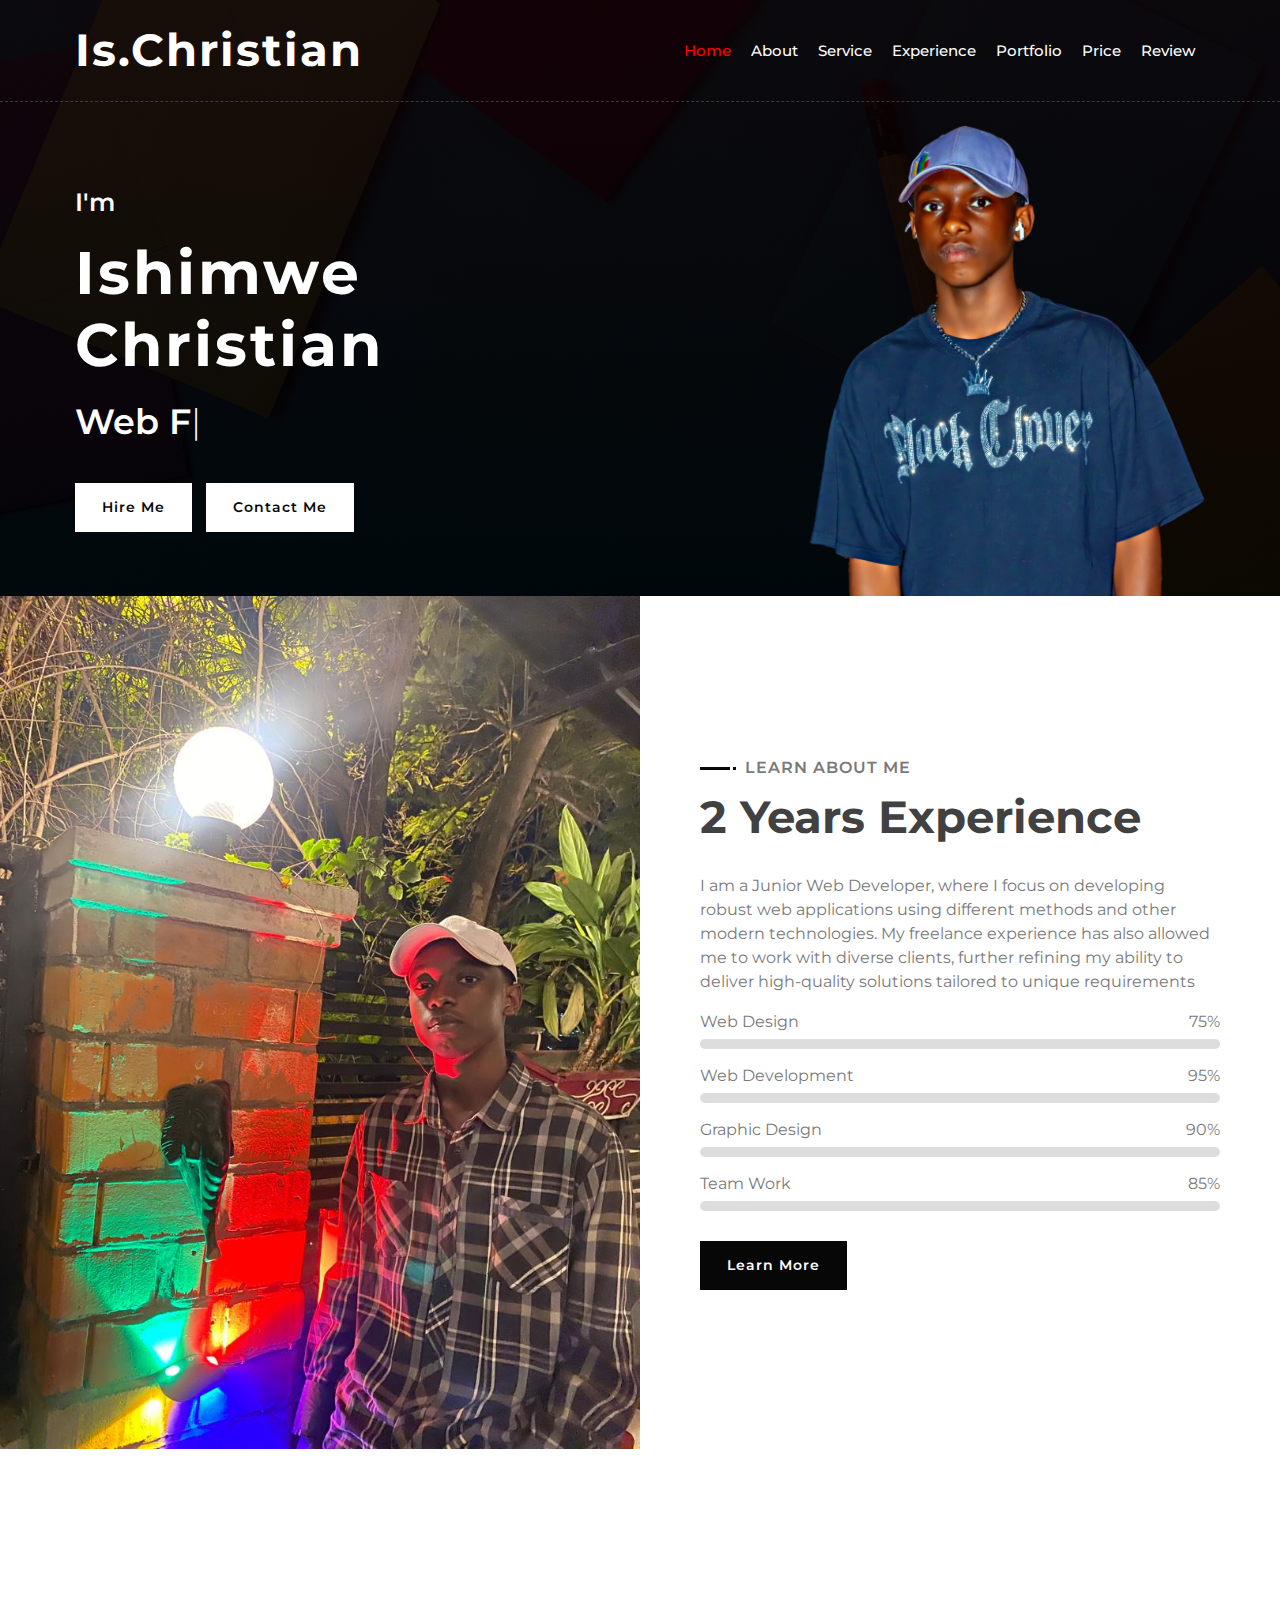
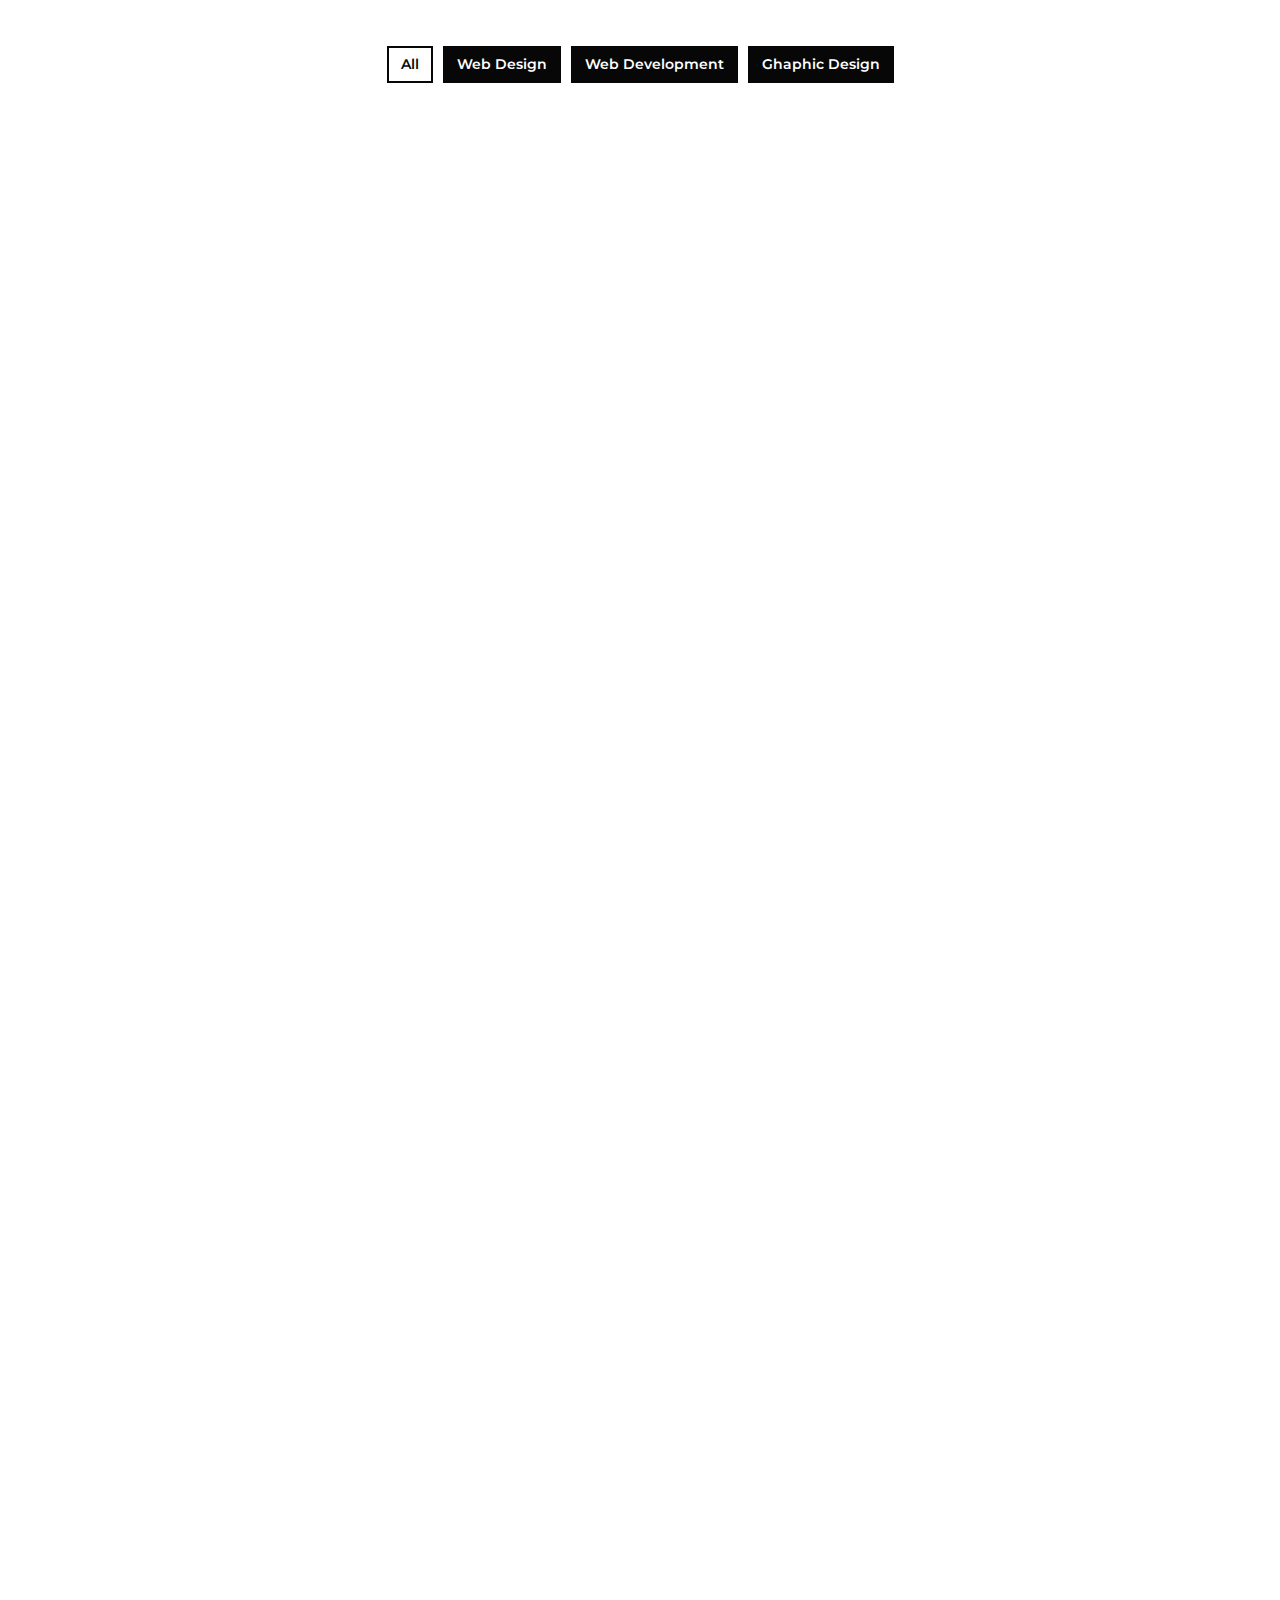
==== commit cfcaaa1c: "my comiit" ====
--- a/index.html
+++ b/index.html
@@ -30,7 +30,7 @@
             <div class="container-fluid">
                 <a href="index.html" class="navbar-brand">Is.Christian</a>
                 <button type="button" class="navbar-toggler" data-toggle="collapse" data-target="#navbarCollapse">
-                    <span class="navbar-toggler-icon"></span>
+                    <span class="navbar-toggler-icon bg-white"></span>
                 </button>
 
                 <div class="collapse navbar-collapse justify-content-between" id="navbarCollapse">
@@ -42,7 +42,6 @@
                         <a href="#portfolio" class="nav-item nav-link">Portfolio</a>
                         <a href="#price" class="nav-item nav-link">Price</a>
                         <a href="#review" class="nav-item nav-link">Review</a>
-                        <a href="#contact" class="nav-item nav-link">Contact</a>
                     </div>
                 </div>
             </div>
@@ -96,7 +95,7 @@
                             </div>
                             <div class="about-text">
                                 <p>
-                                    Lorem ipsum dolor sit amet, consectetur adipiscing elit. Phasellus nec pretium mi. Curabitur facilisis ornare velit non vulputate. Aliquam metus tortor, auctor id gravida
+                                    I am a Junior Web Developer, where I focus on developing robust web applications using different methods and other modern technologies. My freelance experience has also allowed me to work with diverse clients, further refining my ability to deliver high-quality solutions tailored to unique requirements
                                 </p>
                             </div>
                             <div class="skills">
@@ -484,11 +483,10 @@
                             <p>ishimwechristia94@gmail.com</p>
                         </div>
                         <div class="footer-social">
-                            <a href=""><i class="fab fa-twitter"></i></a>
-                            <a href=""><i class="fab fa-facebook-f"></i></a>
-                            <a href=""><i class="fab fa-youtube"></i></a>
-                            <a href=""><i class="fab fa-instagram"></i></a>
-                            <a href=""><i class="fab fa-linkedin-in"></i></a>
+                            <a href="https://bit.ly/3SdtwUM?r=lp"><i class="fab fa-facebook-f"></i></a>
+                            <a href="https://bit.ly/45Pvj5A?r=lp"><i class="fab fa-whatsapp"></i></a>
+                            <a href="https://bit.ly/3sabvMy?r=lp"><i class="fab fa-instagram"></i></a>
+                            <a href="https://www.linkedin.com/in/ishimwe-christian-b2bb5730b"><i class="fab fa-linkedin-in"></i></a>
                         </div>
                     </div>
                 </div>
--- a/style.css
+++ b/style.css
@@ -228,6 +228,7 @@
     
     .navbar .navbar-brand {
         color: #ffffff;
+        font-size: 20px;
     }
     
     .navbar.nav-sticky .navbar-brand {
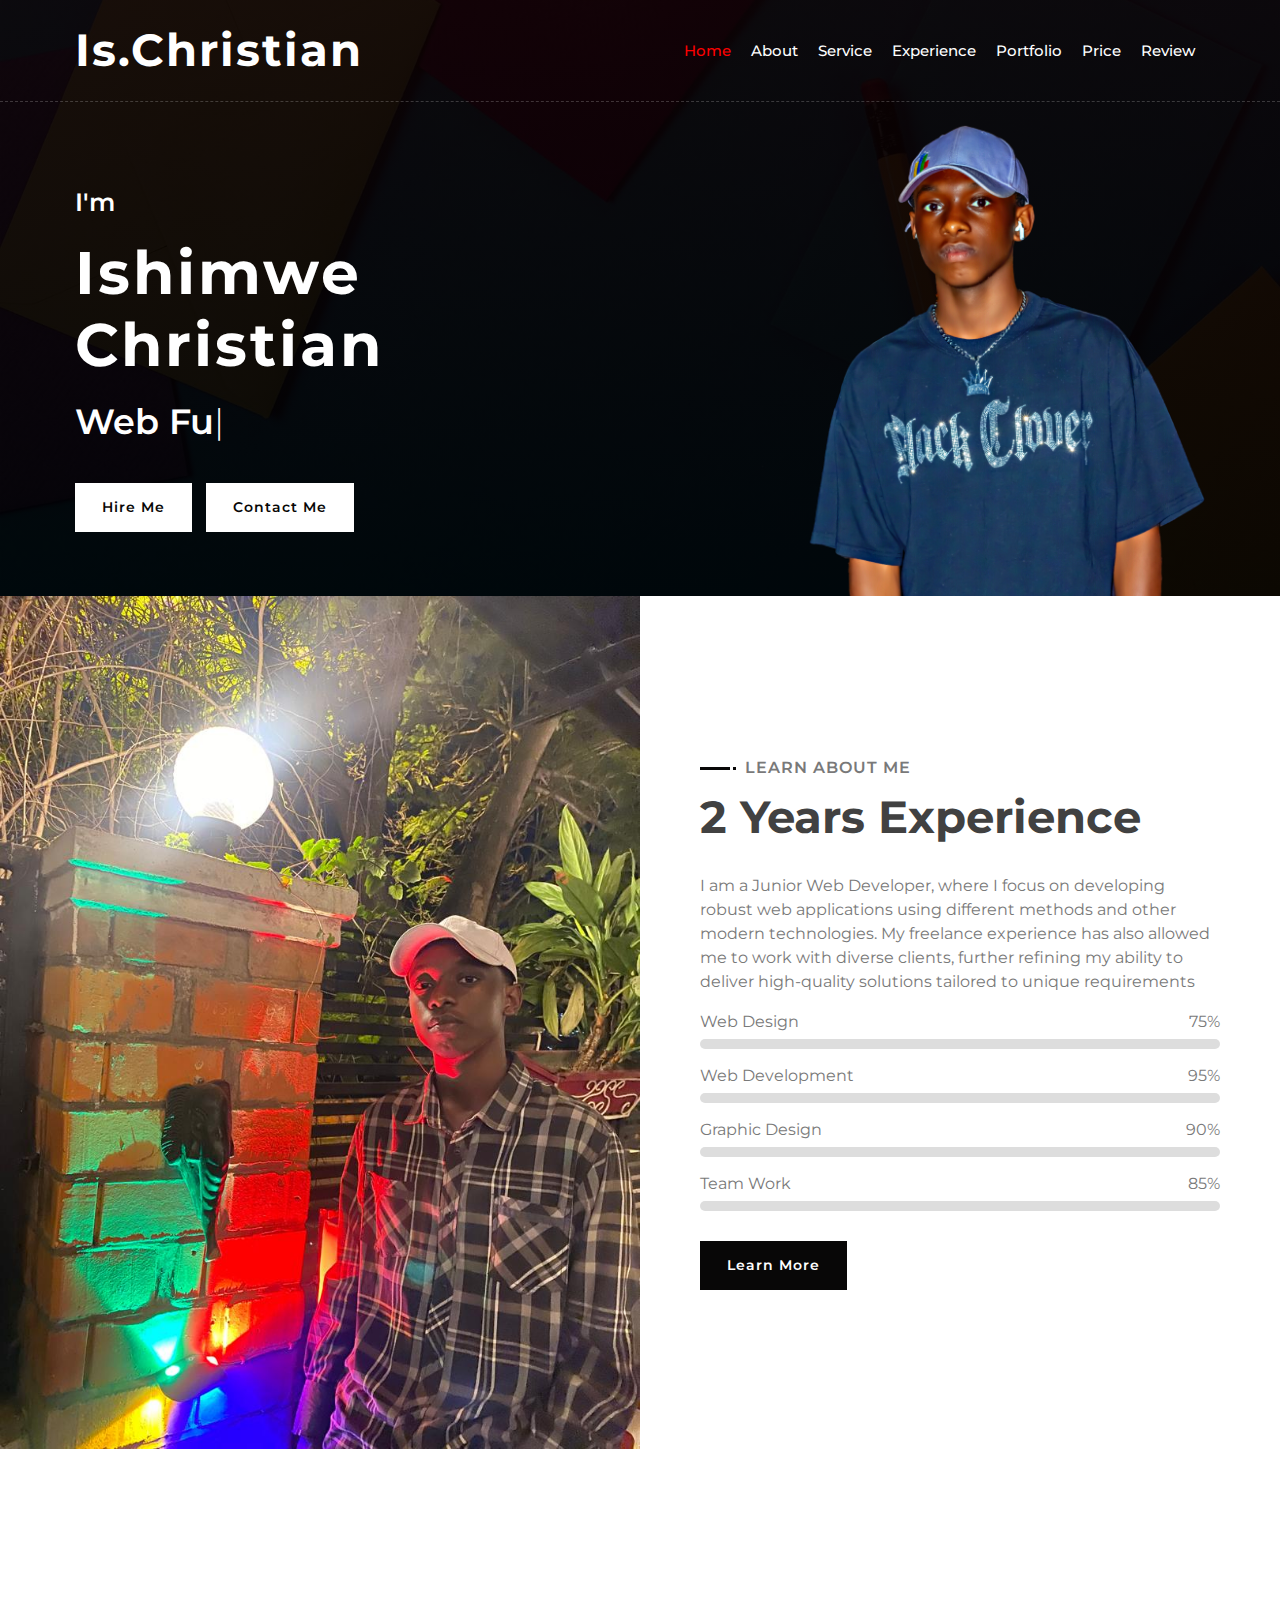
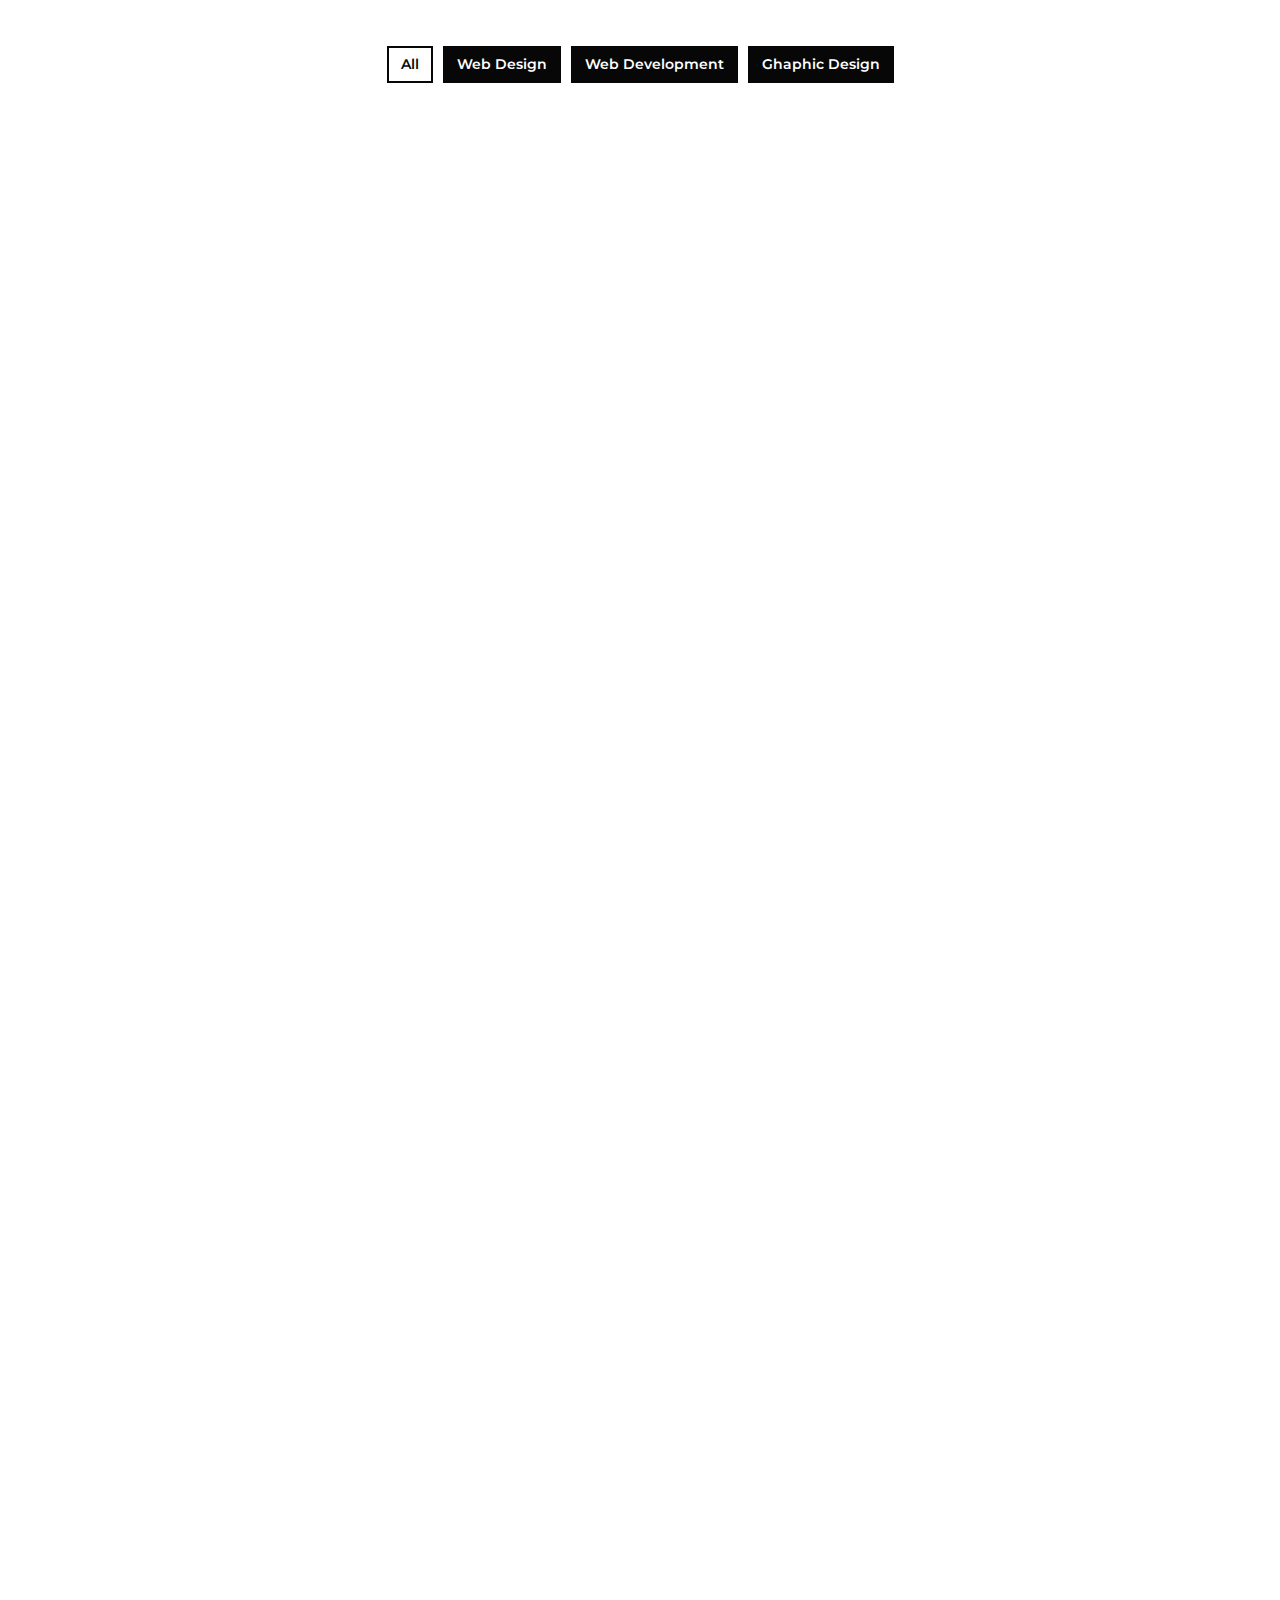
==== commit 156c3150: "commit" ====
--- a/index.html
+++ b/index.html
@@ -2,7 +2,7 @@
 <html lang="en">
     <head>
         <meta charset="utf-8">
-        <title>DevFolio - Developer Portfolio Template</title>
+        <title>DevFolio - Is.Christian</title>
         <meta content="width=device-width, initial-scale=1.0" name="viewport">
         <meta content="Free Website Template" name="keywords">
         <meta content="Free Website Template" name="description">
